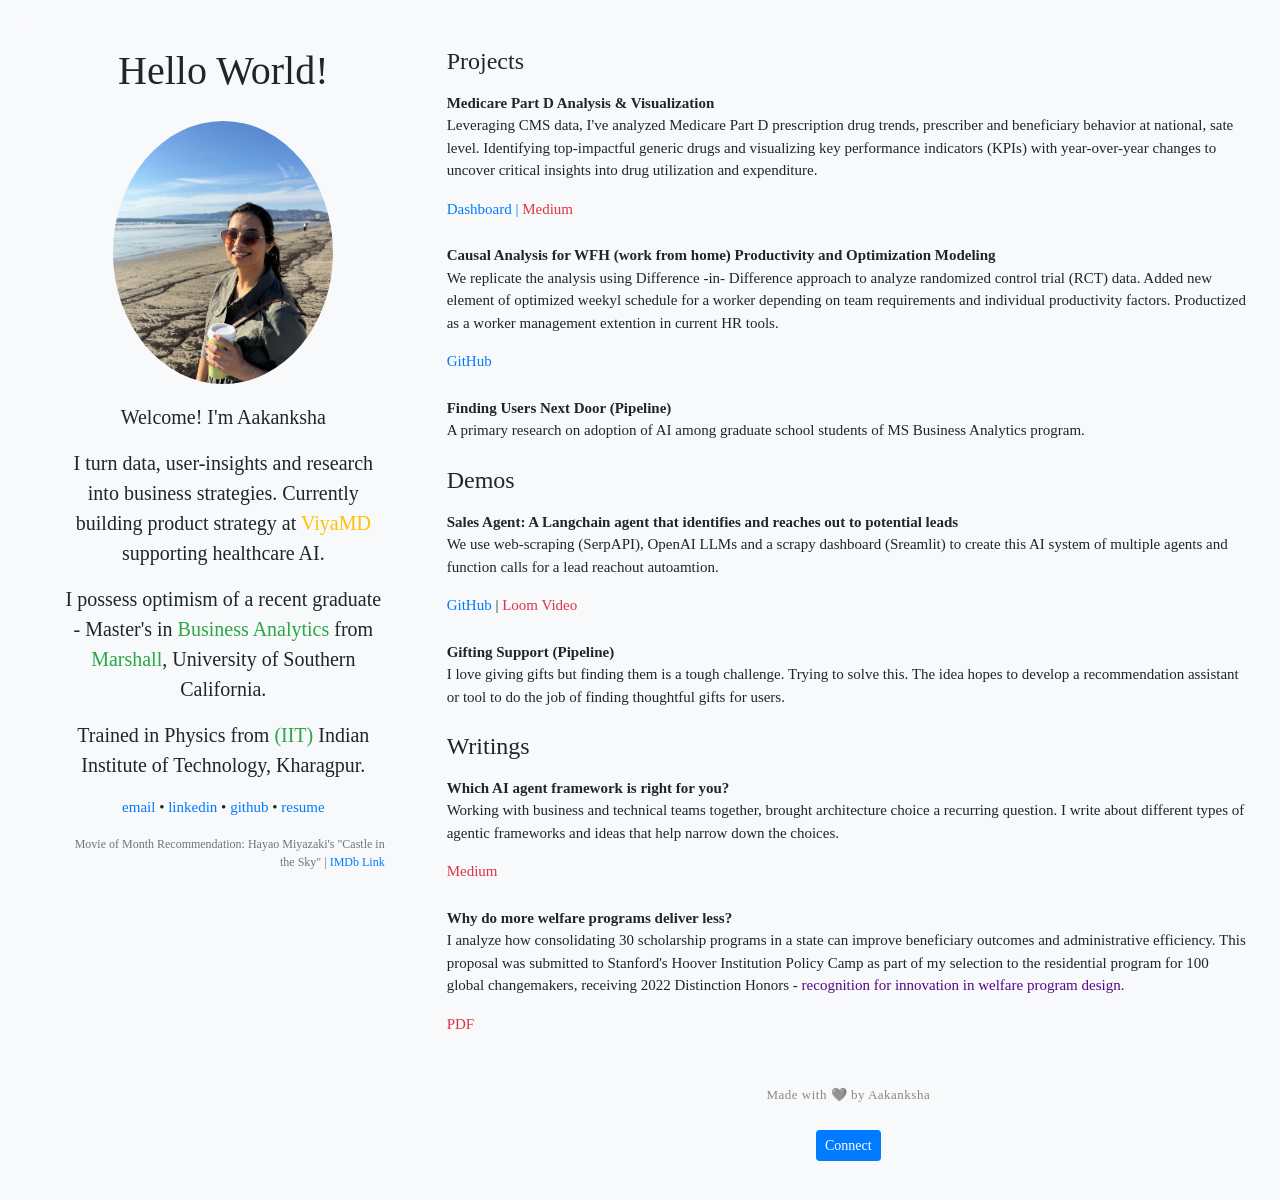
==== index.html @ f88daeae "first feedback revision" ====
<!DOCTYPE html>
<html lang="en">

<head>
    <meta charset="UTF-8">
    <meta name="viewport" content="width=device-width, initial-scale=1.0">
    <link rel="stylesheet" href="https://maxcdn.bootstrapcdn.com/bootstrap/4.0.0-beta.3/css/bootstrap.min.css"
        integrity="sha384-Zug+QiDoJOrZ5t4lssLdxGhVrurbmBWopoEl+M6BdEfwnCJZtKxi1KgxUyJq13dy" crossorigin="anonymous">
    <link rel="stylesheet" href="css/my_styles.css">
    <title> Aakanksha's Homepage</title>
    <style>
        /* Add some media queries for better mobile rendering */
        @media (max-width: 768px) {
            .jumbotron {
                text-align: center;
            }

            .jumbotron img {
                margin-bottom: 20px;
            }

            .jumbotron p {
                font-size: 12px;
            }

            .row {
                margin-bottom: 20px;
            }
        }

        /* Custom style for right panel intro text */

        /* Style for image credits */
        .image-credits {
            font-size: 0.8em; /* Smaller font for credits */
            color: #6c757d; /* Muted color */
            margin-top: 15px;
            margin-bottom: 20px;
        }

        /* Additional spacing for new project/demo sections */
        .project-item, .demo-item {
            margin-bottom: 1.5rem; /* Standard spacing */
        }
    </style>
</head>

<body>
    <div class="container-fluid">
        <div class="row">
            <div class="col-md-4">
                <div class="jumbotron" style="background-color: #f8f9fa">
                    <h1>Hello World!</h1>
                    <img loading="lazy" style="border-radius: 50%; padding: 18px" width="256" src="imgs/as_dp.jpeg"
                        alt="Profile Image">
                    <p class="lead">Welcome! I'm Aakanksha</p>
                    <p class="lead">I turn data, user-insights and research into business strategies. Currently building product strategy at <a href="http://www.viyamd.com" class="link-yellow">ViyaMD</a>
                        supporting healthcare AI.</a></p>    
                    <p class="lead"> I possess optimism of a recent graduate - Master's in <a class="link-green"
                            href="https://www.marshall.usc.edu/programs/graduate-programs/specialized-masters/ms-business-analytics">Business Analytics</a> from <a class="link-green"
                            href="https://www.marshall.usc.edu">Marshall</a>, University of Southern California</a>.</p>
                    <p class="lead"> Trained in Physics from <a class="link-green" 
                            href = "https://www.iitkgp.ac.in">(IIT)</a> Indian Institute of Technology, Kharagpur</a>.</p>
                    <p><a class="link-blue" href="mailto:asangwan@marshall.usc.edu">email</a> • <a class="link-blue"
                            href="https://www.linkedin.com/in/sangwanaakanksha/">linkedin</a> • <a class="link-blue"
                            href="https://github.com/sangwanaakanksha">github</a>
                        • <a class="link-blue" href="pdfs/Aakanksha Sangwan, CV .pdf">resume</a>
                <div class="image-credits text-right">
                    Movie of Month Recommendation: Hayao Miyazaki's "Castle in the Sky" | <a href="https://www.imdb.com/title/tt0092067/" target="_blank">IMDb Link</a>
                    </div>
                    </p>
                </div>
            </div>

            <div class="col-md-8 pr-content">
                <div class="pr-inner">
                

                    <h4 class="mb-3 mt-4">Projects</h4>
                    <div class="mb-4 project-item">
                        <strong>Medicare Part D Analysis & Visualization</strong>
                        <p>Leveraging CMS data, I've analyzed Medicare Part D prescription drug trends, prescriber and beneficiary behavior at national, sate level. Identifying top-impactful generic drugs and visualizing key performance indicators (KPIs) with year-over-year changes to uncover critical insights into drug utilization and expenditure.</p>
                        <a href="https://public.tableau.com/shared/TNHWZR9CS?:display_count=n&:origin=viz_share_link" class="link-blue" target="_blank">Dashboard | </a> 
                        <a href="https://medium.com/@s.aakanksha23/data-visualization-dashboard-building-a-personal-checklist-55d374e23b9c" class="link-red" target="_blank">Medium</a>
                    
                    </div>
                    <div class="mb-4 project-item">
                        <strong>Causal Analysis for WFH (work from home) Productivity and Optimization Modeling</strong>
                        <p>We replicate the analysis using Difference -in- Difference approach to analyze randomized control trial (RCT) data. Added new element of optimized weekyl schedule for a worker depending on team requirements and individual productivity factors. Productized as a worker management extention in current HR tools.</p>
                        <a href="https://github.com/sangwanaakanksha/causal-inference/blob/main/wfh_rct_causal_analysis.ipynb" class="link-blue" target="_blank">GitHub</a>
                        
                    </div>
                    <div class="mb-4 project-item">
                        <strong>Finding Users Next Door (Pipeline)</strong>
                        <p> A primary research on adoption of AI among graduate school students of MS Business Analytics program.</p>
                    </div>

                    <h4 class="mb-3 mt-4">Demos</h4>
                        
                    
                    <div class="mb-4 demo-item">
                        <strong> Sales Agent: A Langchain agent that identifies and reaches out to potential leads</strong>
                        <p>We use web-scraping (SerpAPI), OpenAI LLMs and a scrapy dashboard (Sreamlit) to create this AI system of multiple agents and function calls for a lead reachout autoamtion.</p>
                        <a href="https://github.com/sangwanaakanksha/sales_development_agent/tree/main" class="link-blue" target="_blank">GitHub</a> |
                        <a href="https://drive.google.com/file/d/1rc1ILqfxzYHD--tFMoJ4sgYykx7Md6gu/view?usp=sharing" class="link-red" target="_blank">Loom Video</a>
                    </div>

                    <div class="mb-4 demo-item">
                        <strong>Gifting Support (Pipeline)</strong>
                        <p> I love giving gifts but finding them is a tough challenge. Trying to solve this. The idea hopes to develop a recommendation assistant or tool to do the job of finding thoughtful gifts for users.</p>
                        </div>

                    <h4 class="mb-3 mt-4">Writings</h4>
                    <div class="mb-4">
                        <strong>Which AI agent framework is right for you?</strong>
                        <p>Working with business and technical teams together, brought architecture choice a recurring question. I write about different types of agentic frameworks and ideas that help narrow down the choices.</p>
                        <a href="https://medium.com/@s.aakanksha23/youre-probably-using-the-wrong-ai-agent-framework-and-here-s-why-37620d413750" class="link-red" target="_blank">Medium</a>
                    </div>

                    <div class="mb-4">
                        <strong>Why do more welfare programs deliver less?</strong>
                        <p>I analyze how consolidating 30 scholarship programs in a state can improve beneficiary outcomes and administrative efficiency. This proposal was submitted to Stanford's Hoover Institution Policy Camp as part of my selection to the residential program for 100 global changemakers, receiving 2022 Distinction Honors - <a class="link-purple"
                           href="https://www.hoover.org/hoover-institution-summer-policy-boot-camp-directors-award"> recognition for innovation in welfare program design.</p>
                        <a href="https://drive.google.com/file/d/1Q4Khne-xqPxKVWvAomlcQnWaTstbGS1L/view?usp=sharing" class="link-red" target="_blank">PDF</a>
                    </div>


                    <div class="footer-note text-center mt-5"><small>Made with 🩶 by Aakanksha</small></div>
                </div>
            </div>
        </div>
    </div>
    
    <script>
        // Call to action for pipeline ideas
        document.addEventListener('DOMContentLoaded', function() {
            const demosSection = document.querySelector('.pr-inner'); // Adjust selector if needed to target specific section
            if (demosSection) {
                const callToAction = document.createElement('div');
                callToAction.className = 'text-center mt-4 mb-4';
                callToAction.innerHTML = `
                    <a href="mailto:asangwan@marshall.usc.edu" class="btn btn-primary btn-sm">Connect</a>
                `;
                demosSection.appendChild(callToAction);
            }
        });
    </script>
</body>

</html>
---- css/my_styles.css ----
.jumbotron {
    margin-bottom: 0;
    padding: 2rem 2rem;
}
body {
    padding: 15px;
    text-align: center;
    font-family: 'Lucida Grande';
    font-size: 15px;
    background: #f8f9fa;
}

.link-red {
    color: #dc3545;
    background-color: transparent;
    background-image: none;
    border-color: #dc3545;
}

.link-red:hover {
    color: #fff;
    background-color: #dc3545;
    border-color: #dc3545;
}

.link-yellow {
    color: #ffc107;
    background-color: transparent;
    background-image: none;
    border-color: #ffc107;
}

.link-yellow:hover {
    color: #fff;
    background-color: #ffc107;
    border-color: #ffc107;
}

.link-blue {
    color: #007bff;
    background-color: transparent;
    background-image: none;
    border-color: #007bff;
}

.link-blue:hover {
    color: #fff;
    background-color: #007bff;
    border-color: #007bff;
}

.link-green {
    color: #28a745;
    background-color: transparent;
    background-image: none;
    border-color: #28a745;
}

.link-green:hover {
    color: #fff;
    background-color: #28a745;
    border-color: #28a745;
}

.link-gray {
    color: #868e96;
    background-color: transparent;
    background-image: none;
    border-color: #868e96;
}

.link-gray:hover {
    color: #fff;
    background-color: #868e96;
    border-color: #868e96;
}

.link-purple {
    color: #57068c;
    background-color: transparent;
    background-image: none;
    border-color: #57068c;
}

.link-purple:hover {
    color: #fff;
    background-color: #57068c;
    border-color: #57068c;
}

.pr-content {
    text-align: left;
}
.pr-inner {
    margin-top: 32px;
}
.footer-note {
    text-align: center;
    margin-top: 48px;
    color: #888;
}
.footer-note small {
    font-size: 13px;
    letter-spacing: 0.5px;
}
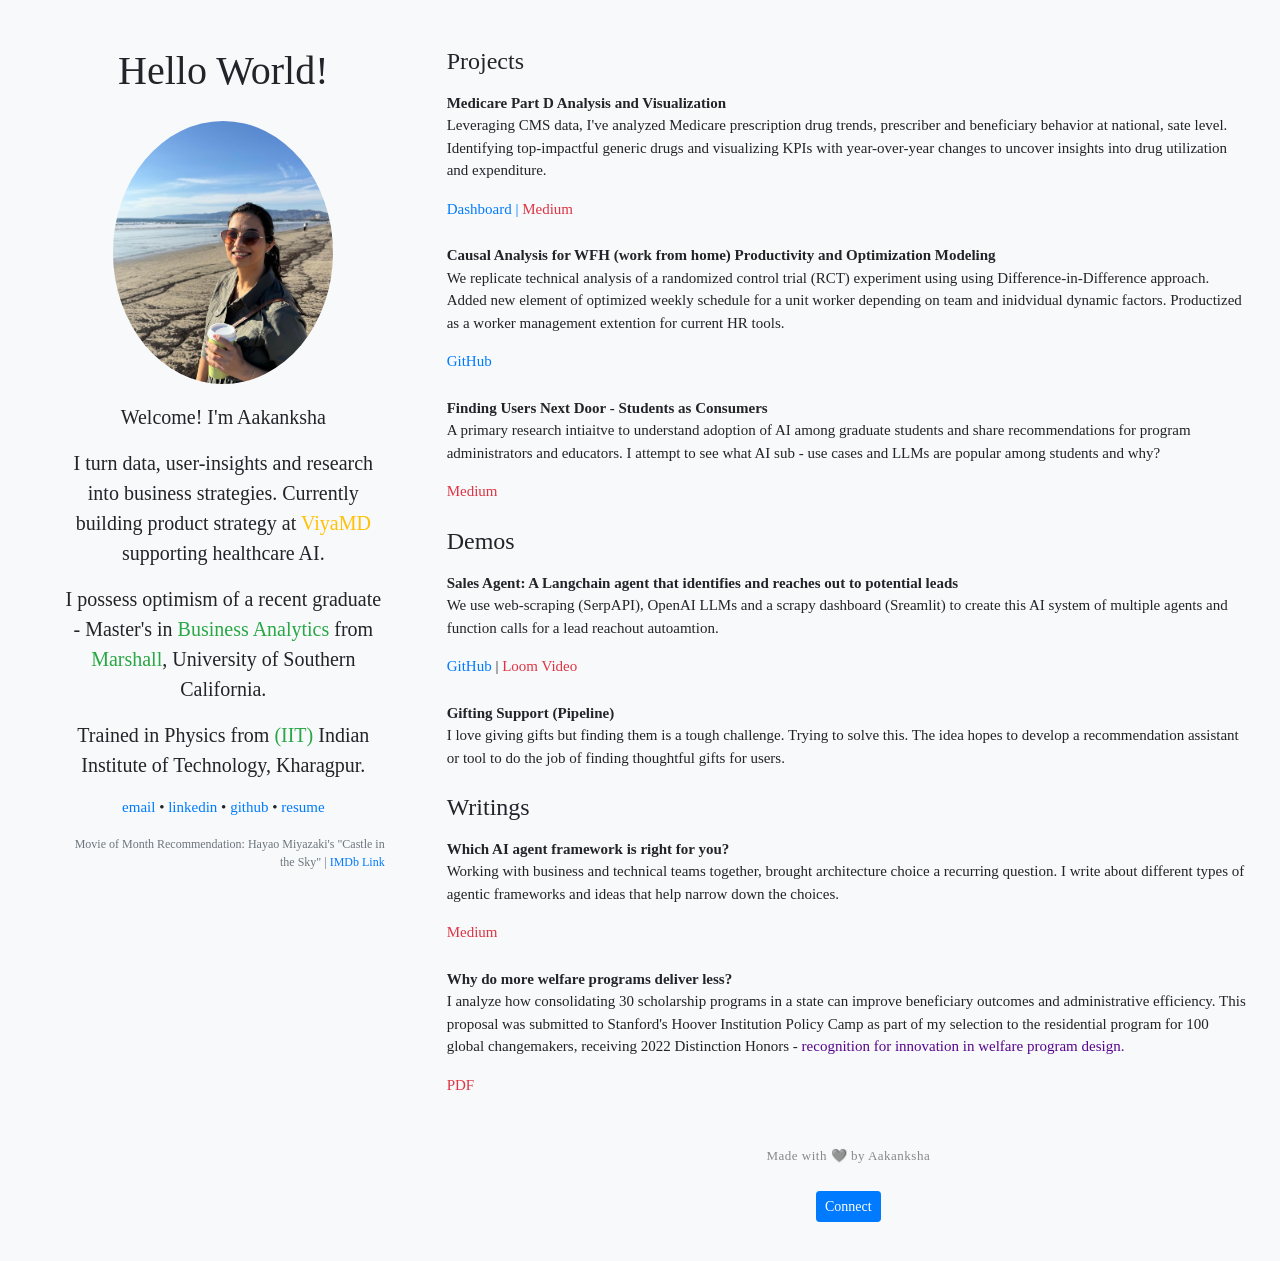
==== commit ed1f4a70: "ai adoption study blog added" ====
--- a/index.html
+++ b/index.html
@@ -78,21 +78,23 @@
 
                     <h4 class="mb-3 mt-4">Projects</h4>
                     <div class="mb-4 project-item">
-                        <strong>Medicare Part D Analysis & Visualization</strong>
-                        <p>Leveraging CMS data, I've analyzed Medicare Part D prescription drug trends, prescriber and beneficiary behavior at national, sate level. Identifying top-impactful generic drugs and visualizing key performance indicators (KPIs) with year-over-year changes to uncover critical insights into drug utilization and expenditure.</p>
+                        <strong>Medicare Part D Analysis and Visualization</strong>
+                        <p>Leveraging CMS data, I've analyzed Medicare prescription drug trends, prescriber and beneficiary behavior at national, sate level. Identifying top-impactful generic drugs and visualizing KPIs with year-over-year changes to uncover insights into drug utilization and expenditure.</p>  
                         <a href="https://public.tableau.com/shared/TNHWZR9CS?:display_count=n&:origin=viz_share_link" class="link-blue" target="_blank">Dashboard | </a> 
                         <a href="https://medium.com/@s.aakanksha23/data-visualization-dashboard-building-a-personal-checklist-55d374e23b9c" class="link-red" target="_blank">Medium</a>
                     
                     </div>
                     <div class="mb-4 project-item">
                         <strong>Causal Analysis for WFH (work from home) Productivity and Optimization Modeling</strong>
-                        <p>We replicate the analysis using Difference -in- Difference approach to analyze randomized control trial (RCT) data. Added new element of optimized weekyl schedule for a worker depending on team requirements and individual productivity factors. Productized as a worker management extention in current HR tools.</p>
+                        <p>We replicate technical analysis of a randomized control trial (RCT) experiment using using Difference-in-Difference approach. Added new element of optimized weekly schedule for a unit worker depending on team and inidvidual dynamic factors. Productized as a worker management extention for current HR tools.</p>
                         <a href="https://github.com/sangwanaakanksha/causal-inference/blob/main/wfh_rct_causal_analysis.ipynb" class="link-blue" target="_blank">GitHub</a>
                         
                     </div>
                     <div class="mb-4 project-item">
-                        <strong>Finding Users Next Door (Pipeline)</strong>
-                        <p> A primary research on adoption of AI among graduate school students of MS Business Analytics program.</p>
+                        <strong>Finding Users Next Door - Students as Consumers</strong>
+                        <p>A primary research intiaitve to understand adoption of AI among graduate students and share recommendations for program administrators and educators. I attempt to see what AI sub - use cases and LLMs are popular among students and why?</p>
+                        <a href="https://medium.com/@s.aakanksha23/finding-users-next-door-ai-adoption-among-graduate-students-b8de0b428171" class="link-red" target="_blank">Medium</a>
+                        
                     </div>
 
                     <h4 class="mb-3 mt-4">Demos</h4>
@@ -107,7 +109,7 @@
 
                     <div class="mb-4 demo-item">
                         <strong>Gifting Support (Pipeline)</strong>
-                        <p> I love giving gifts but finding them is a tough challenge. Trying to solve this. The idea hopes to develop a recommendation assistant or tool to do the job of finding thoughtful gifts for users.</p>
+                        <p>I love giving gifts but finding them is a tough challenge. Trying to solve this. The idea hopes to develop a recommendation assistant or tool to do the job of finding thoughtful gifts for users.</p>
                         </div>
 
                     <h4 class="mb-3 mt-4">Writings</h4>
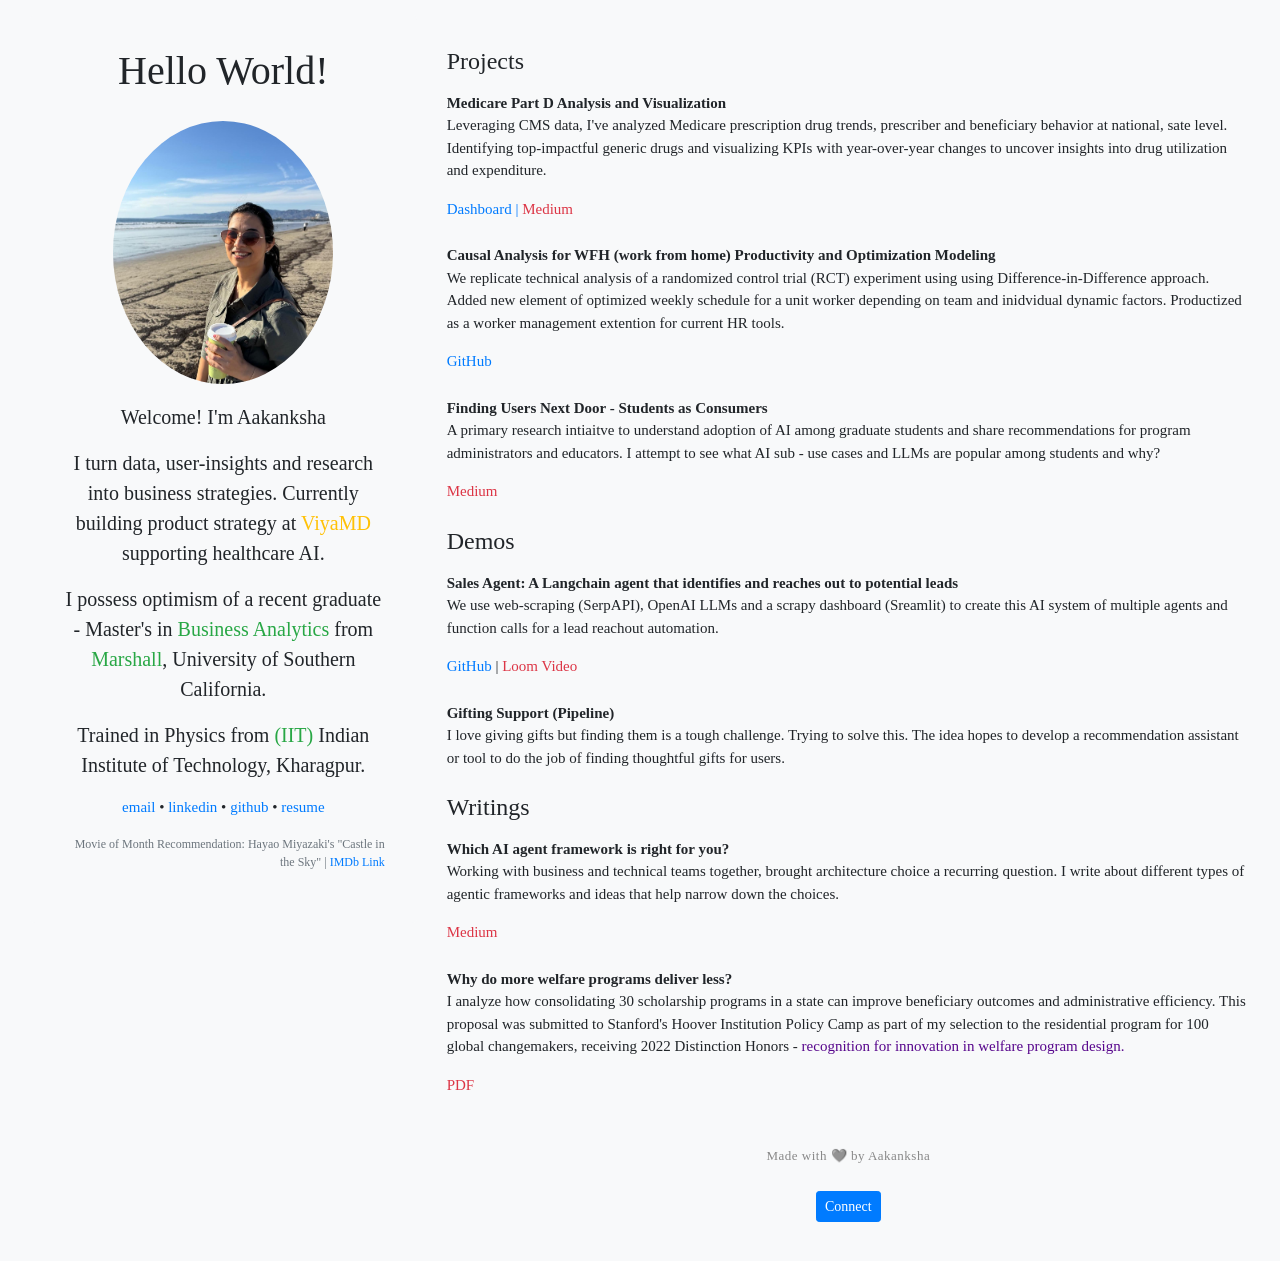
==== commit 4c891c9c: "Update index.html spell check" ====
--- a/index.html
+++ b/index.html
@@ -102,7 +102,7 @@
                     
                     <div class="mb-4 demo-item">
                         <strong> Sales Agent: A Langchain agent that identifies and reaches out to potential leads</strong>
-                        <p>We use web-scraping (SerpAPI), OpenAI LLMs and a scrapy dashboard (Sreamlit) to create this AI system of multiple agents and function calls for a lead reachout autoamtion.</p>
+                        <p>We use web-scraping (SerpAPI), OpenAI LLMs and a scrapy dashboard (Sreamlit) to create this AI system of multiple agents and function calls for a lead reachout automation.</p>
                         <a href="https://github.com/sangwanaakanksha/sales_development_agent/tree/main" class="link-blue" target="_blank">GitHub</a> |
                         <a href="https://drive.google.com/file/d/1rc1ILqfxzYHD--tFMoJ4sgYykx7Md6gu/view?usp=sharing" class="link-red" target="_blank">Loom Video</a>
                     </div>
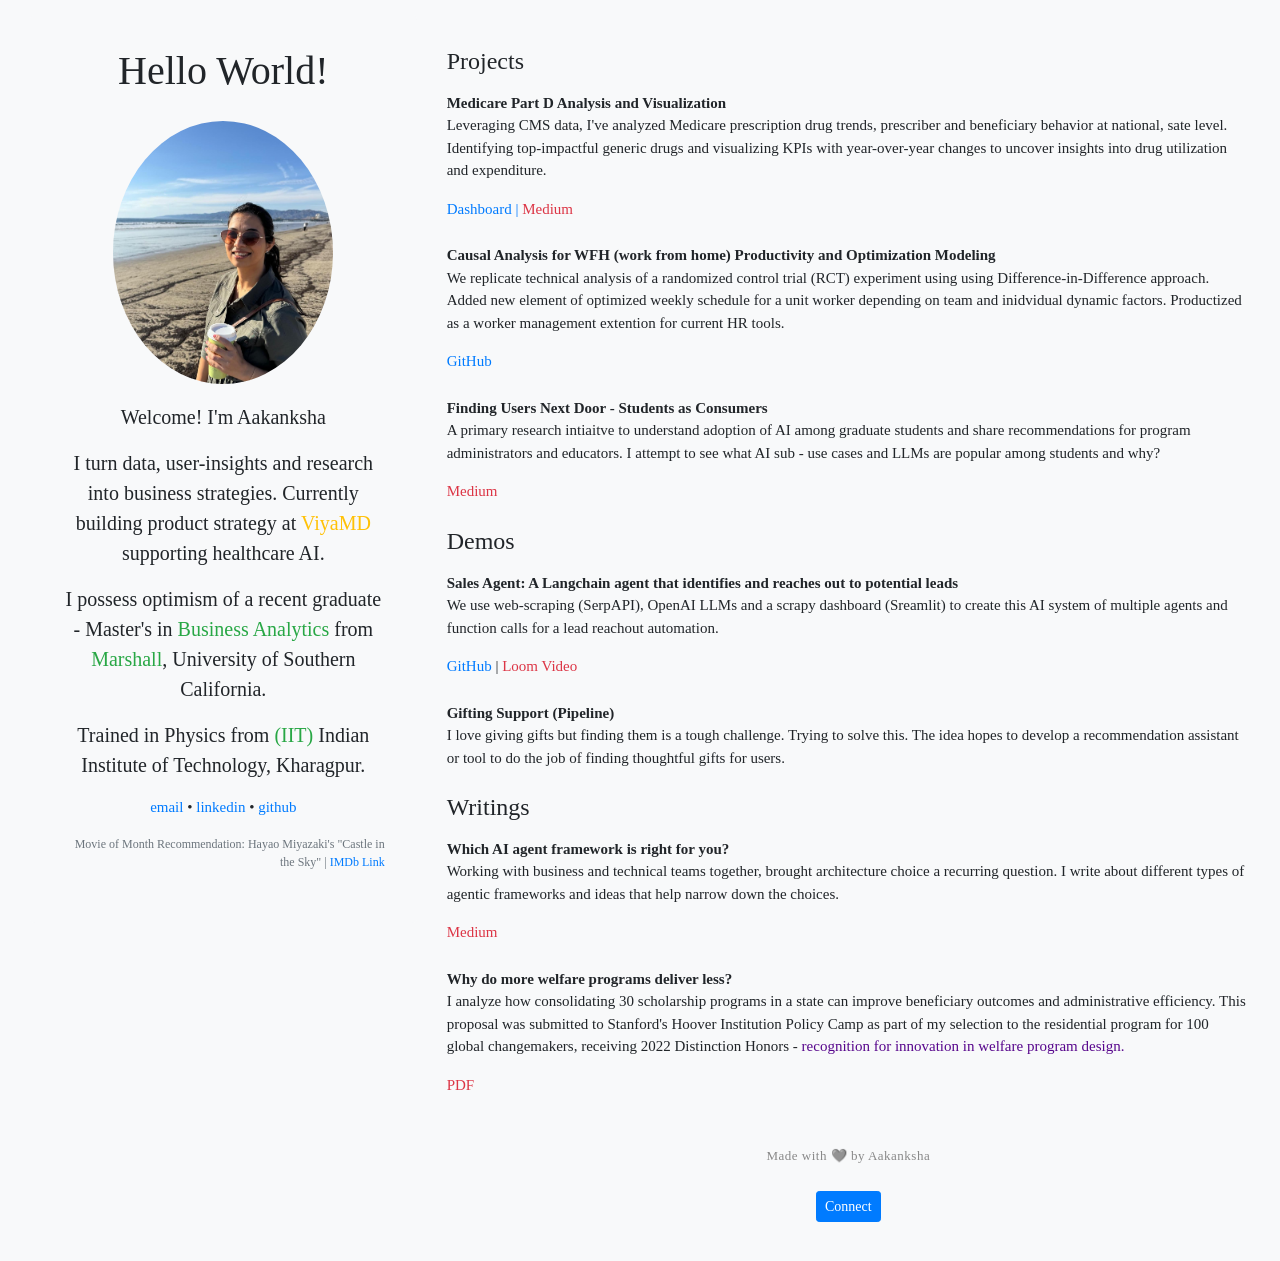
==== commit 2259e06f: "Update index.html" ====
--- a/index.html
+++ b/index.html
@@ -64,7 +64,7 @@
                     <p><a class="link-blue" href="mailto:asangwan@marshall.usc.edu">email</a> • <a class="link-blue"
                             href="https://www.linkedin.com/in/sangwanaakanksha/">linkedin</a> • <a class="link-blue"
                             href="https://github.com/sangwanaakanksha">github</a>
-                        • <a class="link-blue" href="pdfs/Aakanksha Sangwan, CV .pdf">resume</a>
+                        
                 <div class="image-credits text-right">
                     Movie of Month Recommendation: Hayao Miyazaki's "Castle in the Sky" | <a href="https://www.imdb.com/title/tt0092067/" target="_blank">IMDb Link</a>
                     </div>
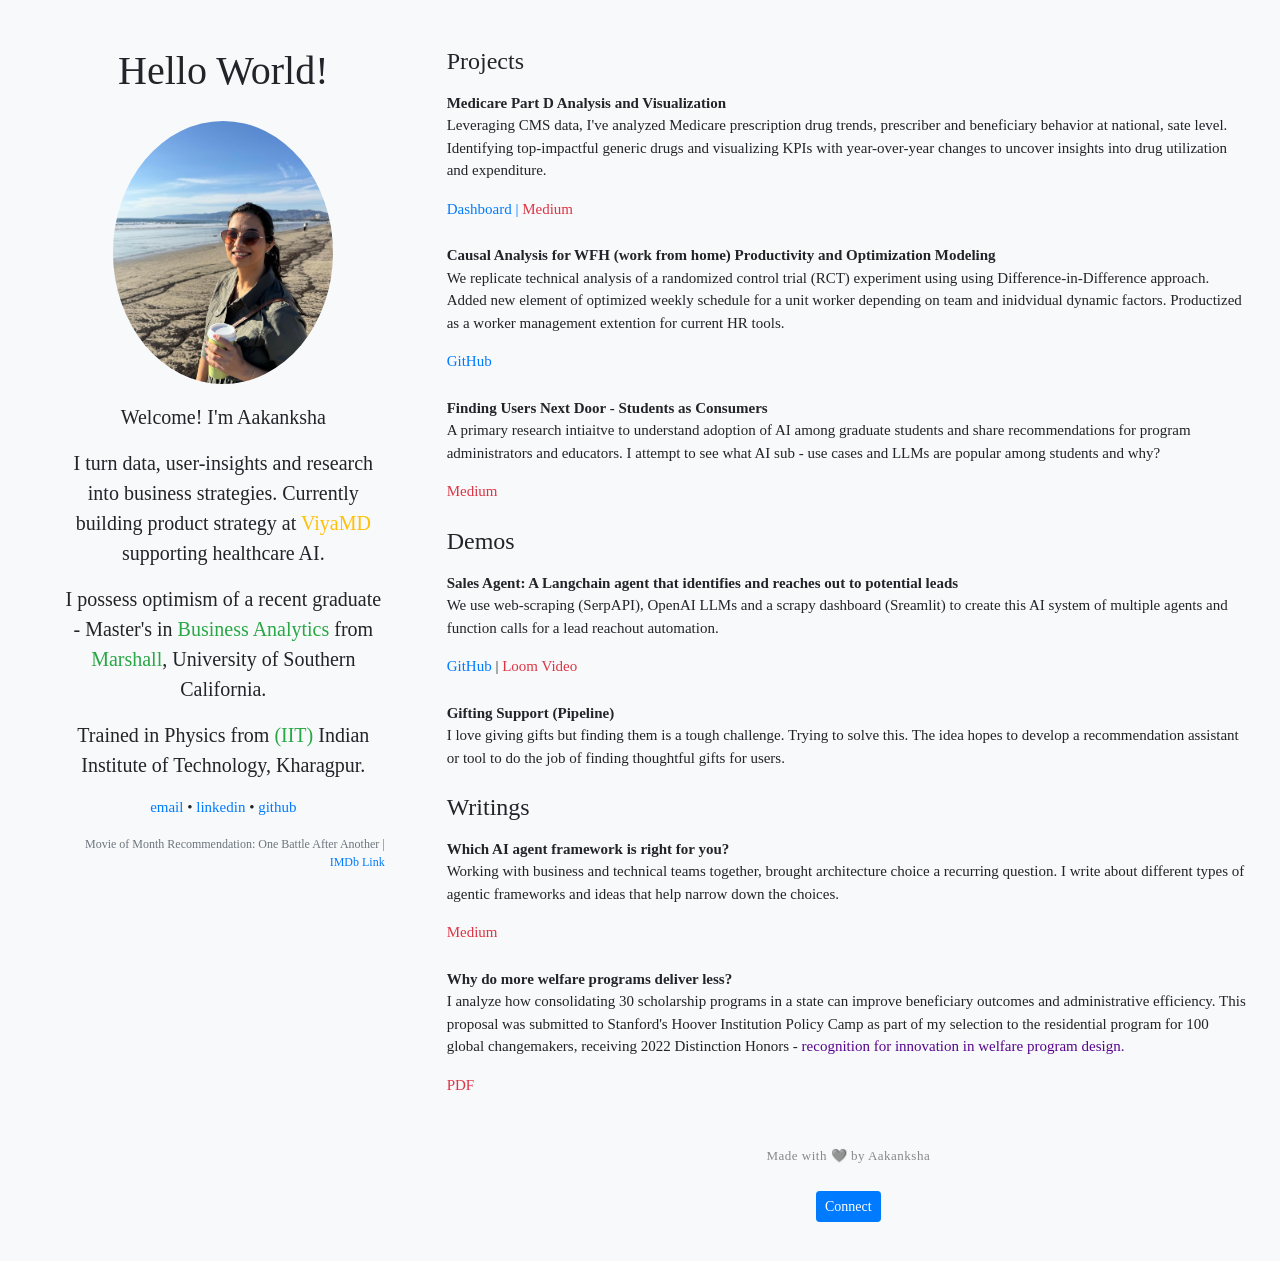
==== commit 0734e2ff: "Update index.html movie recco update" ====
--- a/index.html
+++ b/index.html
@@ -66,7 +66,7 @@
                             href="https://github.com/sangwanaakanksha">github</a>
                         
                 <div class="image-credits text-right">
-                    Movie of Month Recommendation: Hayao Miyazaki's "Castle in the Sky" | <a href="https://www.imdb.com/title/tt0092067/" target="_blank">IMDb Link</a>
+                    Movie of Month Recommendation: One Battle After Another | <a href="https://www.imdb.com/title/tt30144839/">IMDb Link</a>
                     </div>
                     </p>
                 </div>
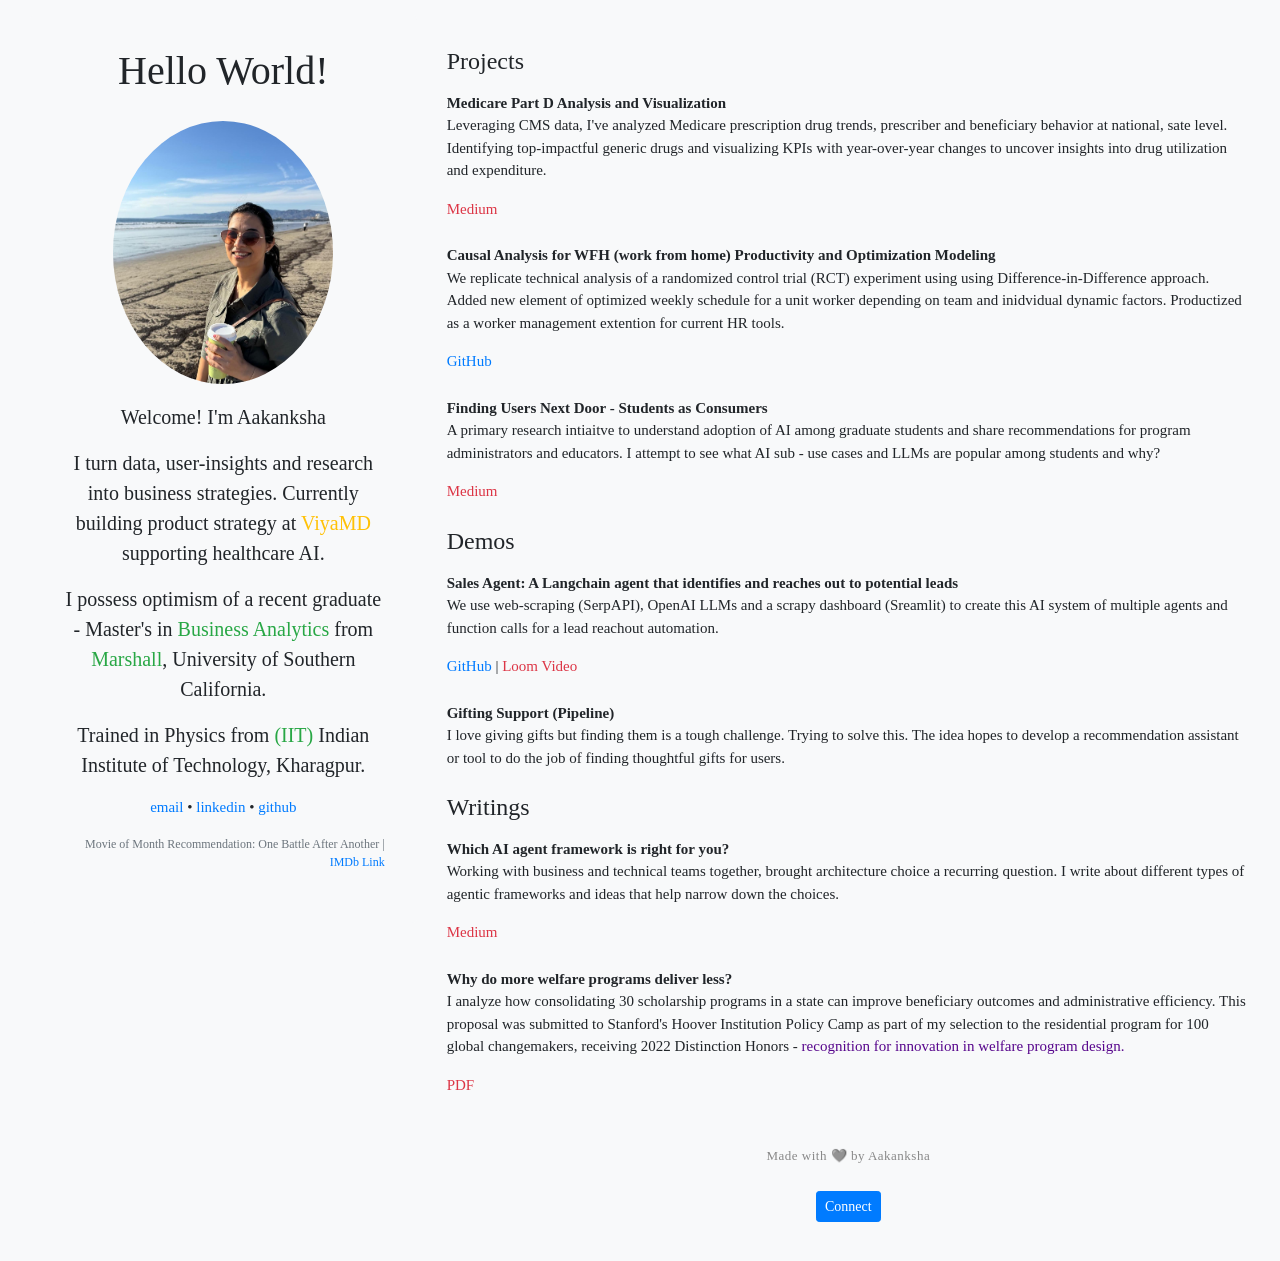
==== commit cd29b980: "Update index.html" ====
--- a/index.html
+++ b/index.html
@@ -80,7 +80,6 @@
                     <div class="mb-4 project-item">
                         <strong>Medicare Part D Analysis and Visualization</strong>
                         <p>Leveraging CMS data, I've analyzed Medicare prescription drug trends, prescriber and beneficiary behavior at national, sate level. Identifying top-impactful generic drugs and visualizing KPIs with year-over-year changes to uncover insights into drug utilization and expenditure.</p>  
-                        <a href="https://public.tableau.com/shared/TNHWZR9CS?:display_count=n&:origin=viz_share_link" class="link-blue" target="_blank">Dashboard | </a> 
                         <a href="https://medium.com/@s.aakanksha23/data-visualization-dashboard-building-a-personal-checklist-55d374e23b9c" class="link-red" target="_blank">Medium</a>
                     
                     </div>
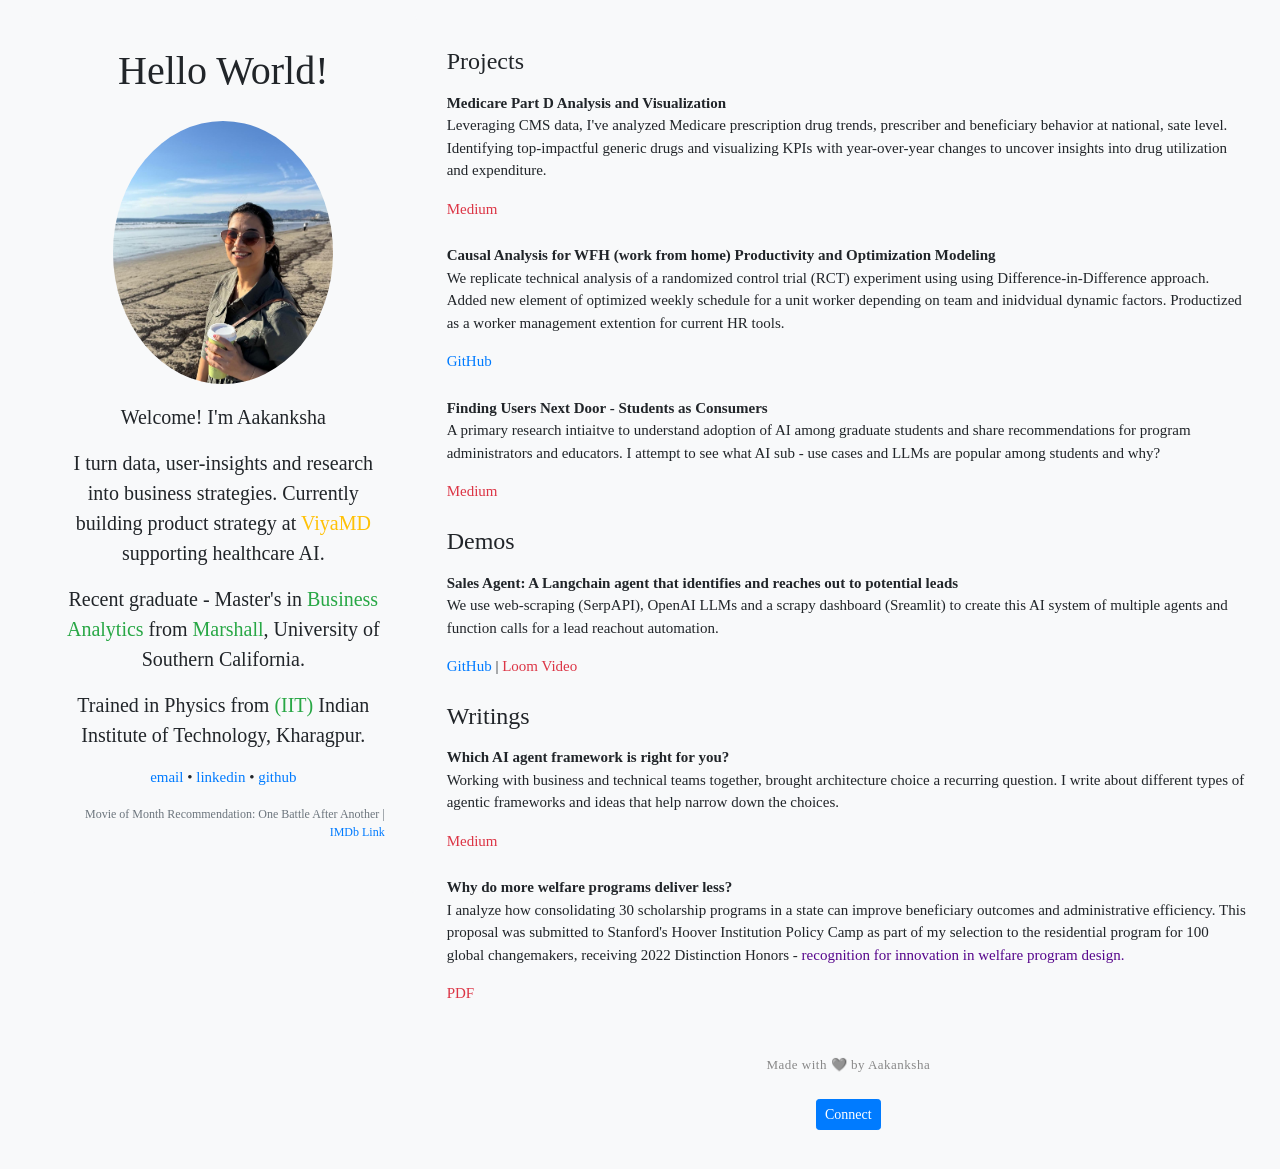
==== commit 6a6d339b: "Update index.html" ====
--- a/index.html
+++ b/index.html
@@ -56,7 +56,7 @@
                     <p class="lead">Welcome! I'm Aakanksha</p>
                     <p class="lead">I turn data, user-insights and research into business strategies. Currently building product strategy at <a href="http://www.viyamd.com" class="link-yellow">ViyaMD</a>
                         supporting healthcare AI.</a></p>    
-                    <p class="lead"> I possess optimism of a recent graduate - Master's in <a class="link-green"
+                    <p class="lead"> Recent graduate - Master's in <a class="link-green"
                             href="https://www.marshall.usc.edu/programs/graduate-programs/specialized-masters/ms-business-analytics">Business Analytics</a> from <a class="link-green"
                             href="https://www.marshall.usc.edu">Marshall</a>, University of Southern California</a>.</p>
                     <p class="lead"> Trained in Physics from <a class="link-green" 
@@ -106,11 +106,6 @@
                         <a href="https://drive.google.com/file/d/1rc1ILqfxzYHD--tFMoJ4sgYykx7Md6gu/view?usp=sharing" class="link-red" target="_blank">Loom Video</a>
                     </div>
 
-                    <div class="mb-4 demo-item">
-                        <strong>Gifting Support (Pipeline)</strong>
-                        <p>I love giving gifts but finding them is a tough challenge. Trying to solve this. The idea hopes to develop a recommendation assistant or tool to do the job of finding thoughtful gifts for users.</p>
-                        </div>
-
                     <h4 class="mb-3 mt-4">Writings</h4>
                     <div class="mb-4">
                         <strong>Which AI agent framework is right for you?</strong>
